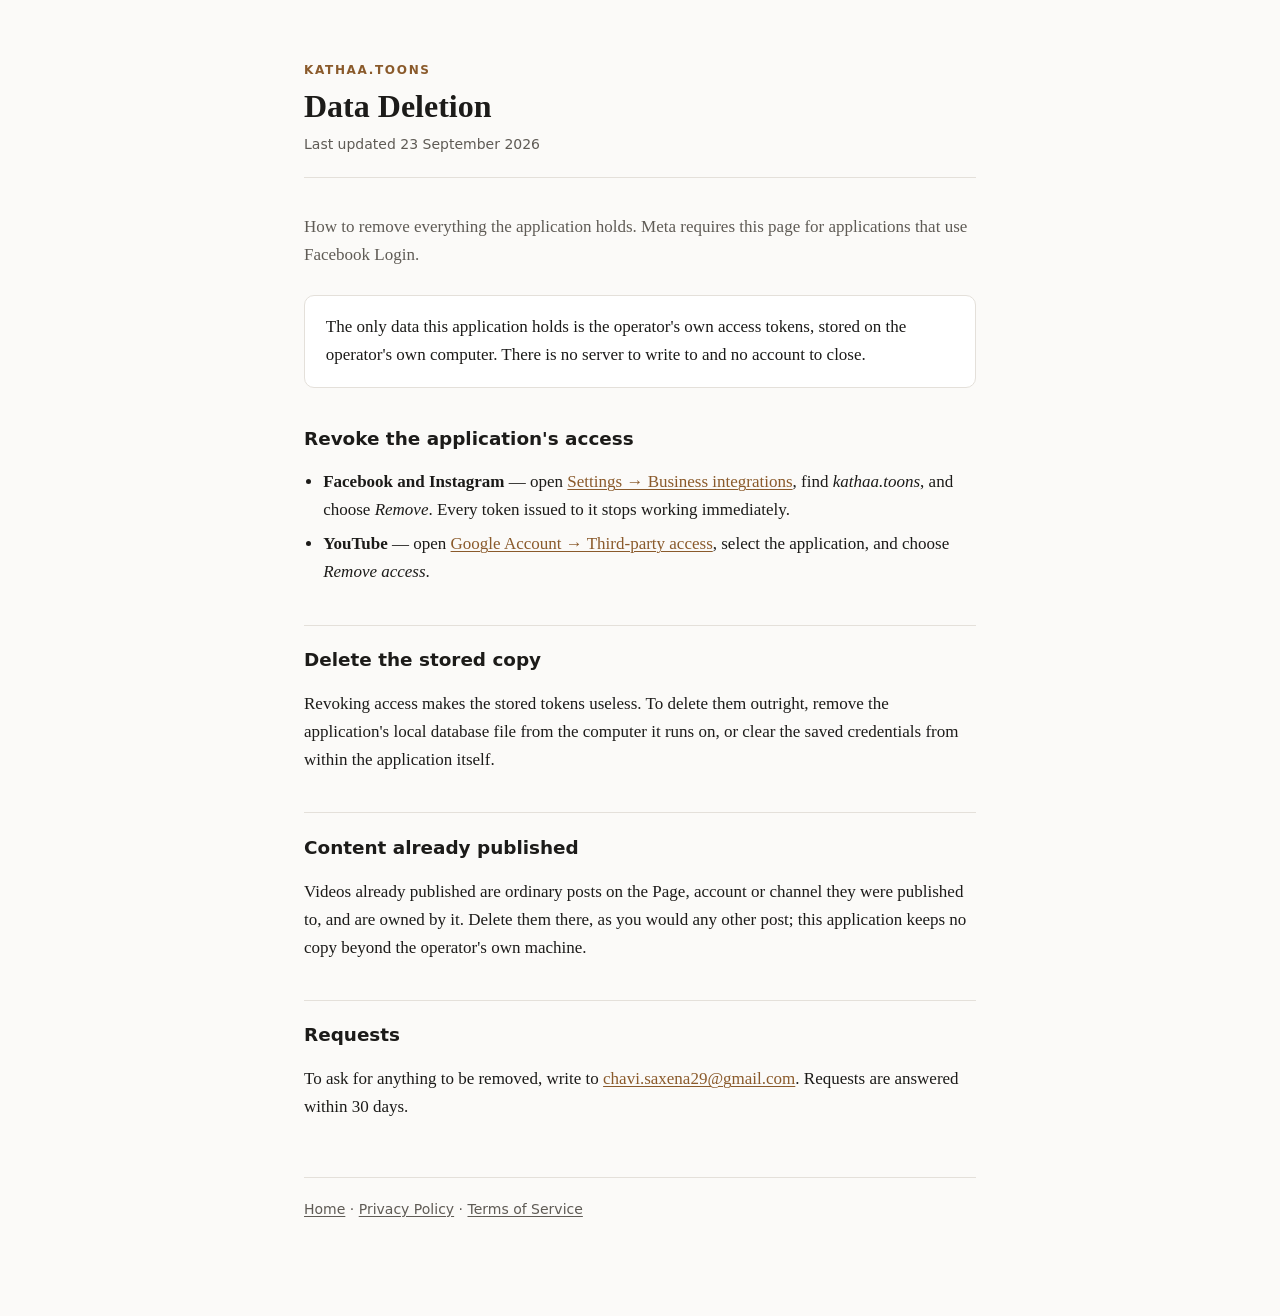
==== data-deletion/index.html @ ebb1629f "Add privacy, terms and data-deletion pages Meta will not switch an app from Development to Live with" ====
<!doctype html>
<html lang="en">
<head>
<meta charset="utf-8">
<meta name="viewport" content="width=device-width, initial-scale=1">
<title>Data Deletion — kathaa.toons</title>
<link rel="stylesheet" href="../style.css">
</head>
<body>
<div class="wrap">
<header>
  <p class="eyebrow">kathaa.toons</p>
  <h1>Data Deletion</h1>
  <p class="updated">Last updated 23 September 2026</p>
</header>

<p class="lede">How to remove everything the application holds. Meta requires this page for
applications that use Facebook Login.</p>

<div class="card">
  <p>The only data this application holds is the operator's own access tokens, stored on the
  operator's own computer. There is no server to write to and no account to close.</p>
</div>

<h2>Revoke the application's access</h2>
<ul>
  <li><strong>Facebook and Instagram</strong> — open
    <a href="https://www.facebook.com/settings?tab=business_tools">Settings &rarr; Business
    integrations</a>, find <em>kathaa.toons</em>, and choose <em>Remove</em>. Every token issued to
    it stops working immediately.</li>
  <li><strong>YouTube</strong> — open
    <a href="https://myaccount.google.com/permissions">Google Account &rarr; Third-party access</a>,
    select the application, and choose <em>Remove access</em>.</li>
</ul>

<h2>Delete the stored copy</h2>
<p>Revoking access makes the stored tokens useless. To delete them outright, remove the
application's local database file from the computer it runs on, or clear the saved credentials from
within the application itself.</p>

<h2>Content already published</h2>
<p>Videos already published are ordinary posts on the Page, account or channel they were published
to, and are owned by it. Delete them there, as you would any other post; this application keeps no
copy beyond the operator's own machine.</p>

<h2>Requests</h2>
<p>To ask for anything to be removed, write to
<a href="mailto:chavi.saxena29@gmail.com">chavi.saxena29@gmail.com</a>. Requests are answered
within 30 days.</p>

<footer>
  <a href="../">Home</a> · <a href="../privacy/">Privacy Policy</a> · <a href="../terms/">Terms of Service</a>
</footer>
</div>
</body>
</html>
---- style.css ----
:root {
  --bg: #fbfaf8;
  --fg: #1c1b19;
  --muted: #5f5b55;
  --rule: #e4e0da;
  --accent: #8a5a2b;
  --card: #ffffff;
}
@media (prefers-color-scheme: dark) {
  :root {
    --bg: #15140f;
    --fg: #ece8e1;
    --muted: #9c968c;
    --rule: #2e2c27;
    --accent: #d79a5b;
    --card: #1c1b16;
  }
}
* { box-sizing: border-box; }
html { -webkit-text-size-adjust: 100%; }
body {
  margin: 0;
  background: var(--bg);
  color: var(--fg);
  font: 17px/1.65 ui-serif, Georgia, "Times New Roman", serif;
}
.wrap { max-width: 44rem; margin: 0 auto; padding: 4rem 16px 6rem; }
header { border-bottom: 1px solid var(--rule); padding-bottom: 1.4rem; margin-bottom: 2.2rem; }
.eyebrow {
  font: 600 12px/1 ui-sans-serif, system-ui, sans-serif;
  letter-spacing: .14em; text-transform: uppercase; color: var(--accent);
  margin: 0 0 .7rem;
}
h1 { font-size: 2rem; line-height: 1.2; margin: 0 0 .5rem; font-weight: 600; }
h2 {
  font: 600 1.15rem/1.35 ui-sans-serif, system-ui, sans-serif;
  margin: 2.4rem 0 .6rem; padding-top: 1.4rem; border-top: 1px solid var(--rule);
}
h2:first-of-type { border-top: 0; padding-top: 0; }
p, li { color: var(--fg); }
.lede, .updated { color: var(--muted); }
.updated { font: 400 14px/1.5 ui-sans-serif, system-ui, sans-serif; margin: 0; }
ul { padding-left: 1.2rem; }
li { margin: .35rem 0; }
a { color: var(--accent); text-decoration-thickness: 1px; text-underline-offset: 2px; }
code {
  font: 14px/1.4 ui-monospace, SFMono-Regular, Menlo, monospace;
  background: var(--card); border: 1px solid var(--rule);
  padding: .1em .38em; border-radius: 4px;
}
.card {
  background: var(--card); border: 1px solid var(--rule);
  border-radius: 10px; padding: 1.1rem 1.3rem; margin: 1.6rem 0;
}
.card p:first-child { margin-top: 0; }
.card p:last-child { margin-bottom: 0; }
nav.index { display: grid; gap: .8rem; margin-top: 2rem; }
nav.index a {
  display: block; padding: 1rem 1.2rem; border: 1px solid var(--rule);
  border-radius: 10px; background: var(--card); text-decoration: none;
  font: 600 1.05rem/1.3 ui-sans-serif, system-ui, sans-serif; color: var(--fg);
}
nav.index a span {
  display: block; font-weight: 400; font-size: .87rem; color: var(--muted); margin-top: .25rem;
}
nav.index a:hover { border-color: var(--accent); }
footer {
  margin-top: 3.5rem; padding-top: 1.2rem; border-top: 1px solid var(--rule);
  font: 400 14px/1.6 ui-sans-serif, system-ui, sans-serif; color: var(--muted);
}
footer a { color: var(--muted); }
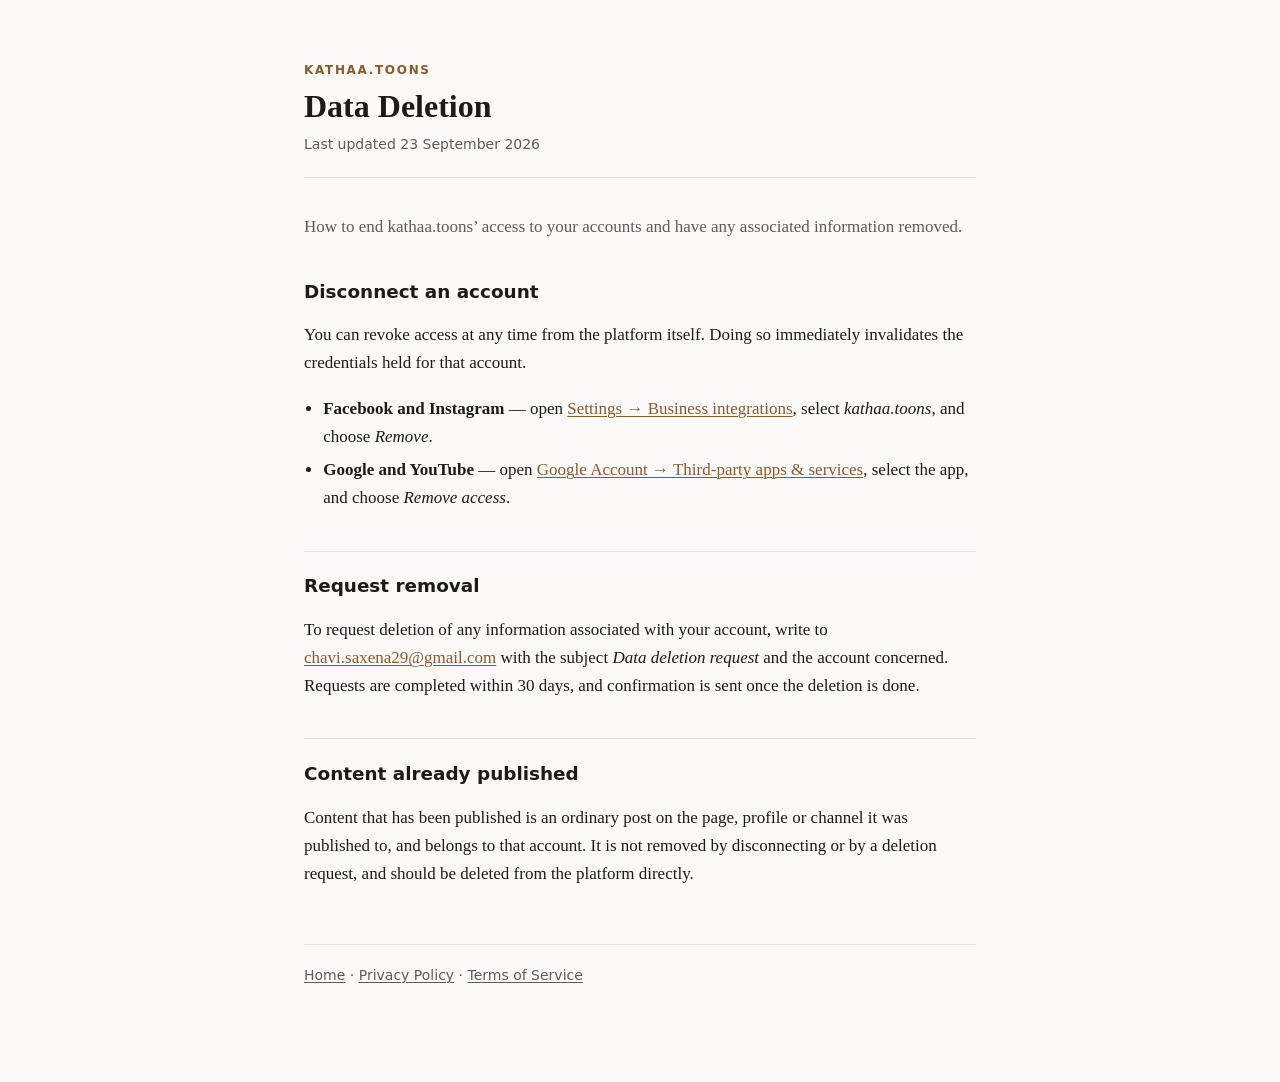
==== commit 3fff314a: "Rewrite the policy pages in generic terms The first draft described the setup behind the app rather " ====
--- a/data-deletion/index.html
+++ b/data-deletion/index.html
@@ -14,39 +14,31 @@
   <p class="updated">Last updated 23 September 2026</p>
 </header>
 
-<p class="lede">How to remove everything the application holds. Meta requires this page for
-applications that use Facebook Login.</p>
+<p class="lede">How to end kathaa.toons&rsquo; access to your accounts and have any associated
+information removed.</p>
 
-<div class="card">
-  <p>The only data this application holds is the operator's own access tokens, stored on the
-  operator's own computer. There is no server to write to and no account to close.</p>
-</div>
-
-<h2>Revoke the application's access</h2>
+<h2>Disconnect an account</h2>
+<p>You can revoke access at any time from the platform itself. Doing so immediately invalidates the
+credentials held for that account.</p>
 <ul>
-  <li><strong>Facebook and Instagram</strong> — open
+  <li><strong>Facebook and Instagram</strong> &mdash; open
     <a href="https://www.facebook.com/settings?tab=business_tools">Settings &rarr; Business
-    integrations</a>, find <em>kathaa.toons</em>, and choose <em>Remove</em>. Every token issued to
-    it stops working immediately.</li>
-  <li><strong>YouTube</strong> — open
-    <a href="https://myaccount.google.com/permissions">Google Account &rarr; Third-party access</a>,
-    select the application, and choose <em>Remove access</em>.</li>
+    integrations</a>, select <em>kathaa.toons</em>, and choose <em>Remove</em>.</li>
+  <li><strong>Google and YouTube</strong> &mdash; open
+    <a href="https://myaccount.google.com/permissions">Google Account &rarr; Third-party apps
+    &amp; services</a>, select the app, and choose <em>Remove access</em>.</li>
 </ul>
 
-<h2>Delete the stored copy</h2>
-<p>Revoking access makes the stored tokens useless. To delete them outright, remove the
-application's local database file from the computer it runs on, or clear the saved credentials from
-within the application itself.</p>
+<h2>Request removal</h2>
+<p>To request deletion of any information associated with your account, write to
+<a href="mailto:chavi.saxena29@gmail.com">chavi.saxena29@gmail.com</a> with the subject
+<em>Data deletion request</em> and the account concerned. Requests are completed within 30 days,
+and confirmation is sent once the deletion is done.</p>
 
 <h2>Content already published</h2>
-<p>Videos already published are ordinary posts on the Page, account or channel they were published
-to, and are owned by it. Delete them there, as you would any other post; this application keeps no
-copy beyond the operator's own machine.</p>
-
-<h2>Requests</h2>
-<p>To ask for anything to be removed, write to
-<a href="mailto:chavi.saxena29@gmail.com">chavi.saxena29@gmail.com</a>. Requests are answered
-within 30 days.</p>
+<p>Content that has been published is an ordinary post on the page, profile or channel it was
+published to, and belongs to that account. It is not removed by disconnecting or by a deletion
+request, and should be deleted from the platform directly.</p>
 
 <footer>
   <a href="../">Home</a> · <a href="../privacy/">Privacy Policy</a> · <a href="../terms/">Terms of Service</a>
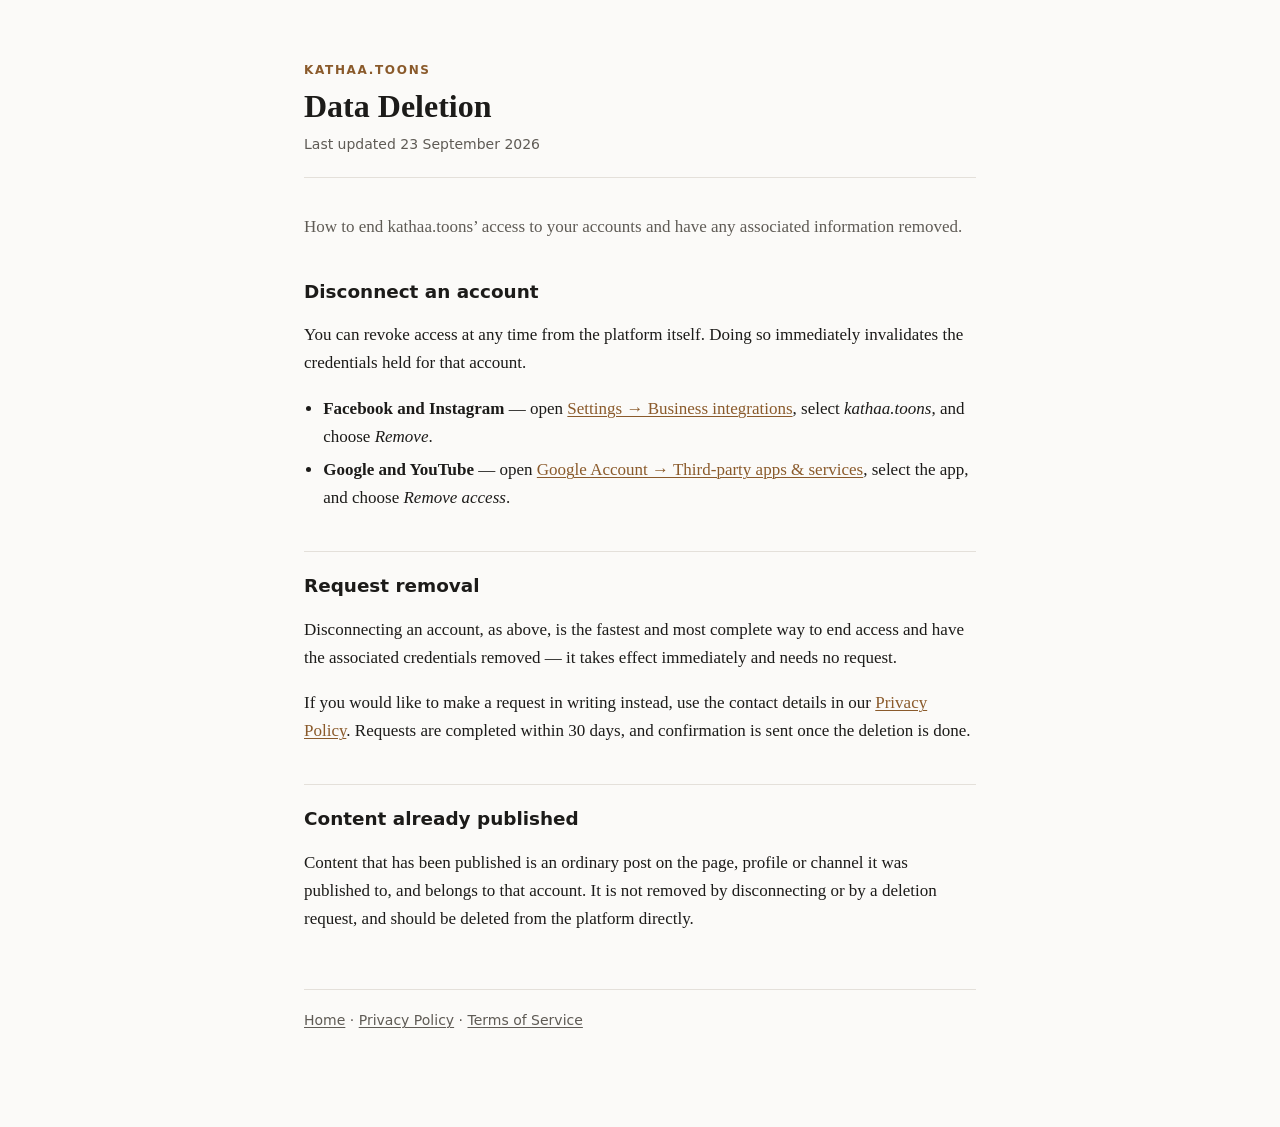
==== commit fe435d30: "Take the address off the data deletion page Self-service revocation is the real answer there anyway:" ====
--- a/data-deletion/index.html
+++ b/data-deletion/index.html
@@ -30,10 +30,11 @@
 </ul>
 
 <h2>Request removal</h2>
-<p>To request deletion of any information associated with your account, write to
-<a href="mailto:chavi.saxena29@gmail.com">chavi.saxena29@gmail.com</a> with the subject
-<em>Data deletion request</em> and the account concerned. Requests are completed within 30 days,
-and confirmation is sent once the deletion is done.</p>
+<p>Disconnecting an account, as above, is the fastest and most complete way to end access and have
+the associated credentials removed &mdash; it takes effect immediately and needs no request.</p>
+<p>If you would like to make a request in writing instead, use the contact details in our
+<a href="../privacy/">Privacy Policy</a>. Requests are completed within 30 days, and confirmation is
+sent once the deletion is done.</p>
 
 <h2>Content already published</h2>
 <p>Content that has been published is an ordinary post on the page, profile or channel it was
